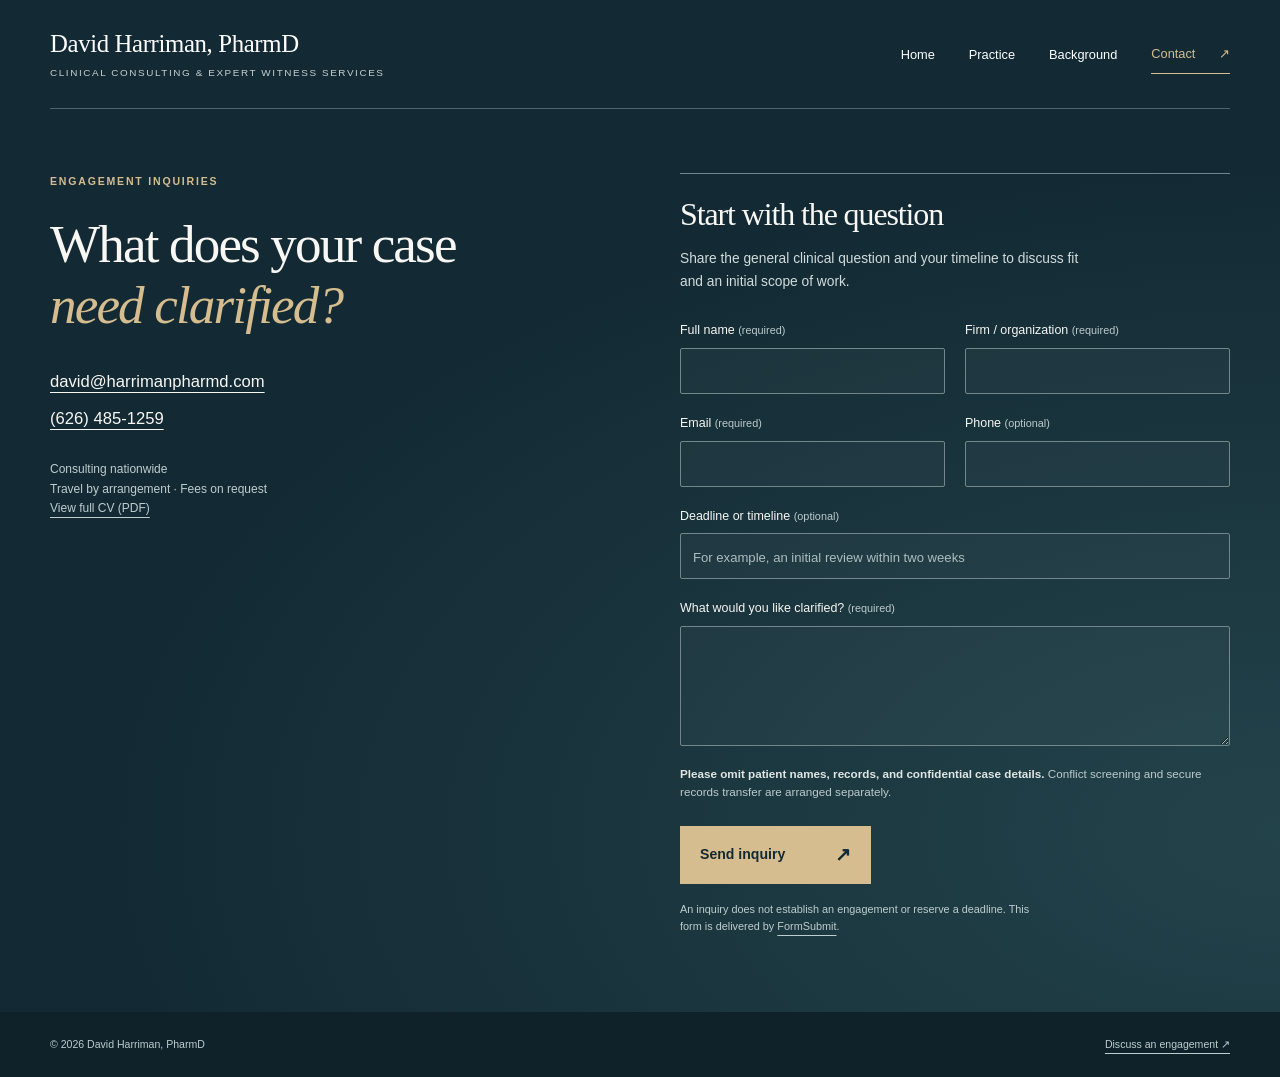
==== contact.html @ 47251e46 "Open Practice and Background as matching standalone pages" ====
<!DOCTYPE html>
<html lang="en">
<head>
<meta charset="utf-8">
<meta name="viewport" content="width=device-width, initial-scale=1">
<title>David Harriman, PharmD | Contact | Engagement Inquiries</title>
<meta name="description" content="Discuss a pharmacist consulting engagement, clinical questions, scope, and deadlines with David Harriman. Consulting nationwide.">
<meta name="theme-color" content="#132e39">
<link rel="canonical" href="https://harrimanpharmd.com/contact.html">
<link rel="stylesheet" href="styles.css?v=55a1c35e2c81">

<link rel="stylesheet" href="contact.css?v=1">
</head>
<body class="contact-page"><a class="skip" href="#main">Skip to content</a><header class="top"><div class="wrap"><a class="brand" href="/" aria-label="David Harriman, PharmD home"><strong>David Harriman<span class="degree">, PharmD</span></strong><span>Clinical consulting &amp; expert witness services</span></a><nav aria-label="Main navigation"><a href="/">Home</a><a href="practice.html">Practice</a><a href="experience.html">Background</a><a class="nav-contact" aria-current="page" href="contact.html">Contact <span aria-hidden="true">↗</span></a></nav></div></header><main id="main" tabindex="-1"><section class="section contact" id="contact" aria-labelledby="contact-title"><div class="wrap contact-grid"><div><p class="eyebrow">Engagement inquiries</p><h1 id="contact-title">What does your case<br><em>need clarified?</em></h1><p class="contact-address"><a href="mailto:david@harrimanpharmd.com?subject=Attorney%20consulting%20inquiry">david@harrimanpharmd.com</a><br><a href="tel:+16264851259">(626) 485-1259</a></p><p class="small">Consulting nationwide<br>Travel by arrangement · Fees on request<br><a href="David_Harriman_CV.pdf">View full CV (PDF)</a></p></div><div class="inquiry">
<h2 class="inquiry-title">Start with the question</h2>
<p class="form-intro">Share the general clinical question and your timeline to discuss fit and an initial scope of work.</p>
<form action="https://formsubmit.co/david@harrimanpharmd.com" method="POST" aria-label="Engagement inquiry">
<input type="hidden" name="_subject" value="New engagement inquiry | harrimanpharmd.com">
<input type="hidden" name="_next" value="https://harrimanpharmd.com/inquiry-received.html">
<input type="hidden" name="_template" value="table">
<div class="form-fields">
<div class="field"><label for="name">Full name <span>(required)</span></label><input id="name" name="name" autocomplete="name" maxlength="150" required></div>
<div class="field"><label for="firm">Firm / organization <span>(required)</span></label><input id="firm" name="firm" autocomplete="organization" maxlength="200" required></div>
<div class="field"><label for="email">Email <span>(required)</span></label><input id="email" name="email" type="email" autocomplete="email" maxlength="254" required></div>
<div class="field"><label for="phone">Phone <span>(optional)</span></label><input id="phone" name="phone" type="tel" autocomplete="tel" maxlength="50"></div>
<div class="field full"><label for="deadline">Deadline or timeline <span>(optional)</span></label><input id="deadline" name="deadline" placeholder="For example, an initial review within two weeks" maxlength="200"></div>
<div class="field full"><label for="question">What would you like clarified? <span>(required)</span></label><textarea id="question" name="question" rows="4" maxlength="3000" aria-describedby="privacy-note" required></textarea></div>
</div>
<p id="privacy-note" class="form-note"><strong>Please omit patient names, records, and confidential case details.</strong> Conflict screening and secure records transfer are arranged separately.</p>
<button class="submit-inquiry" type="submit">Send inquiry <span aria-hidden="true">↗</span></button>
<p class="small form-disclosure">An inquiry does not establish an engagement or reserve a deadline. This form is delivered by <a href="https://formsubmit.co/privacy.pdf" target="_blank" rel="noopener">FormSubmit</a>.</p>
</form>
</div></div></section></main><footer><div class="wrap footer-grid"><p>&copy; 2026 David Harriman, PharmD</p><p><a href="contact.html">Discuss an engagement ↗</a></p></div></footer></body></html>
---- styles.css ----
:root{--ink:#172c34;--muted:#53656b;--paper:#f8f7f3;--navy:#132a34;--line:#ccd3d0;--gold:#d5bd8f}*{box-sizing:border-box}html{scroll-padding-top:25px}body{margin:0;background:var(--paper);color:var(--ink);font:16px/1.65 -apple-system,BlinkMacSystemFont,"Segoe UI",Arial,sans-serif}h1,h2,h3,p{margin:0}h1,h2,h3{font-family:Georgia,"Times New Roman",serif;font-weight:400;line-height:1.12}h1{font-size:clamp(3.4rem,6.2vw,5.8rem);letter-spacing:-.045em}h2{font-size:clamp(2.2rem,3.9vw,3.6rem);letter-spacing:-.035em}h3{font-size:1.6rem;letter-spacing:-.02em}em{font-weight:400}a{color:inherit;text-underline-offset:5px}a:hover{text-decoration-thickness:2px}a:focus-visible,summary:focus-visible,main:focus-visible{outline:3px solid #9b773d;outline-offset:5px}.hero a:focus-visible,.contact a:focus-visible{outline-color:var(--gold)}.wrap{width:min(1180px,100% - 96px);margin:auto}.skip{position:absolute;top:-100px;left:20px;z-index:5;background:white;padding:12px}.skip:focus{top:12px}.top{background:var(--navy);color:#fff}.top .wrap{display:flex;justify-content:space-between;align-items:center;padding-block:28px;border-bottom:1px solid #50626a;gap:30px}.brand{text-decoration:none;line-height:1.3}.brand strong{display:block;font-family:Georgia,serif;font-size:1.55rem;font-weight:400;letter-spacing:-.015em}.brand strong .degree{display:inline;font:inherit;letter-spacing:inherit;text-transform:none;color:inherit}.brand span{display:block;font-size:.62rem;letter-spacing:.16em;text-transform:uppercase;color:#c6d0d0;margin-top:7px}nav{display:flex;align-items:center;gap:34px}nav a{font-size:.8rem;text-decoration:none;padding:9px 0}nav a:hover{text-decoration:underline}.nav-contact{border-bottom:1px solid var(--gold)}.nav-contact span{margin-left:20px;color:var(--gold)}.hero{background:var(--navy);color:#f8f7f3;padding-top:54px}.eyebrow{font-size:.66rem;text-transform:uppercase;letter-spacing:.17em;font-weight:600;color:var(--muted);margin-bottom:23px}.hero .eyebrow{color:var(--gold)}.hero-grid{display:grid;grid-template-columns:1.4fr 1fr;gap:75px;align-items:center;padding:20px 0 70px}.hero h1 em{color:var(--gold)}.hero-aside{border-left:1px solid #687b82;padding-left:30px;margin-top:24px}.lead{font-size:1.12rem;line-height:1.7;max-width:34ch}.hero-note{color:#becdce;font-size:.86rem;margin-top:20px;max-width:30ch}.hero-link{font-size:.82rem;display:inline-flex;justify-content:space-between;gap:30px;margin-top:28px;padding-bottom:9px;border-bottom:1px solid #87989a;text-decoration:none}.hero-link span{color:var(--gold)}.hero-foot{display:flex;gap:40px;border-top:1px solid #50626a;padding-block:18px;font-size:.7rem;letter-spacing:.03em;color:#becdce}.hero-foot span:last-child{margin-left:auto}.section{padding-block:75px;border-bottom:1px solid var(--line)}.service-layout>div:first-child{display:flex;justify-content:space-between;align-items:start;gap:50px;margin-bottom:48px}.service-layout>div:first-child h2{font-size:2.5rem;max-width:22ch}.service-layout>div:first-child .eyebrow{padding-top:10px;white-space:nowrap}.service-list{list-style:none;padding:0;margin:0;display:grid;grid-template-columns:repeat(3,1fr);gap:38px}.service-list li{border-top:1px solid #879891;padding-top:22px}.index{display:block;color:var(--muted);font-size:.69rem;margin-bottom:22px}.service-list h3{max-width:15ch}.service-list p{font-size:.9rem;color:var(--muted);margin-top:18px}.matter-line{font-size:.77rem;color:var(--muted);border-top:1px solid var(--line);padding-top:22px;margin-top:34px;max-width:105ch}.background{background:#e9ede9}.principal-grid{display:grid;grid-template-columns:.86fr 1.14fr;gap:95px;align-items:center}.principal-photo{margin:0}.portrait-frame{width:100%;aspect-ratio:4/4.7;overflow:hidden}.portrait{display:block;width:100%;height:100%;object-fit:cover;object-position:37% 50%}.principal-photo figcaption{display:flex;justify-content:space-between;gap:20px;font-size:.72rem;border-bottom:1px solid #aab9b1;padding:15px 0}.principal-photo figcaption span{color:var(--muted)}.principal-copy .eyebrow{margin-bottom:18px}.bio-intro{margin-top:25px;font-size:1.03rem;max-width:46ch}.bio-body{margin-top:16px;font-size:.88rem;color:var(--muted);max-width:52ch}.expertise-lines{margin-top:25px;border-top:1px solid #b8c5bd}.expertise-lines p{padding:10px 0;border-bottom:1px solid #b8c5bd;font-size:.8rem}.bio-detail{margin-top:20px}.bio-detail summary{display:flex;justify-content:space-between;gap:15px;cursor:pointer;font-size:.78rem;padding-block:8px;list-style:none}.bio-detail summary::-webkit-details-marker{display:none}.bio-detail[open] summary span{transform:rotate(45deg)}.bio-details p{font-size:.82rem;margin-top:14px;color:var(--muted)}.cv-link{display:inline-flex;gap:28px;font-size:.77rem;margin-top:20px}.contact{background:var(--navy);color:var(--paper);border:0}.contact-grid{display:grid;grid-template-columns:1fr 1fr;gap:100px}.contact .eyebrow{color:var(--gold)}.contact h2{font-size:3.8rem}.contact h2 em{color:var(--gold)}.contact-address{margin-top:26px;font-size:1.04rem;overflow-wrap:anywhere}.contact-address a{display:inline-block;padding-block:5px}.small{font-size:.75rem;color:#becdce;margin-top:22px}.inquiry{border-top:1px solid #71858b;padding-top:25px;align-self:center}.inquiry h3{font-size:1.5rem}.inquiry p{color:#d2dcdb;font-size:.86rem;margin-top:18px}.inquiry .small{font-size:.74rem;color:#becdce}footer{background:#0f222a;color:#becdce}.footer-grid{display:flex;justify-content:space-between;gap:20px;padding-block:24px;font-size:.66rem}
@media(max-width:950px){.wrap{width:calc(100% - 56px)}.hero-grid{gap:35px;grid-template-columns:1.4fr 1fr}.hero-aside{padding-left:22px}.lead{font-size:1rem}.principal-grid{gap:45px}.service-list{gap:25px}.contact-grid{gap:45px}.section{padding-block:55px}}
@media(max-width:650px){.wrap{width:calc(100% - 40px)}.top .wrap{flex-direction:column;align-items:flex-start;padding-block:21px;gap:18px}.brand strong{font-size:1.3rem}.brand span{font-size:.55rem}nav{width:100%;justify-content:space-between;gap:20px}nav a{font-size:.76rem}.nav-contact span{margin-left:12px}.hero{padding-top:33px}.hero .eyebrow{font-size:.59rem;max-width:34ch}.hero-grid{grid-template-columns:1fr;gap:30px;padding-bottom:35px}h1{font-size:clamp(2.9rem,10.9vw,4.3rem)}.hero-aside{border-left:0;border-top:1px solid #687b82;padding:23px 0 0;margin:0}.lead{max-width:40ch}.hero-note{max-width:40ch;margin-top:12px}.hero-link{margin-top:20px}.hero-foot{flex-wrap:wrap;gap:7px 20px;font-size:.65rem}.hero-foot span:last-child{margin-left:0;width:100%}.section{padding-block:42px}.service-layout>div:first-child{display:block;margin-bottom:30px}.service-layout>div:first-child h2{font-size:2.1rem}.service-layout>div:first-child .eyebrow{padding:0;margin-bottom:16px}.service-list{grid-template-columns:1fr;gap:25px}.service-list li{display:grid;grid-template-columns:25px 1fr;gap:15px;padding-top:19px}.service-list h3{max-width:none;font-size:1.5rem}.service-list p{margin-top:12px}.index{padding-top:6px;margin:0}.principal-grid{grid-template-columns:1fr;gap:32px}.principal-photo{width:min(100%,340px);margin:auto}.principal-copy h2{font-size:2.7rem}.contact-grid{grid-template-columns:1fr;gap:35px}.contact h2{font-size:3rem}.inquiry{padding-top:22px}.footer-grid{flex-direction:column;gap:7px}.matter-line{font-size:.74rem}.principal-photo figcaption{font-size:.69rem}}
@media(prefers-reduced-motion:no-preference){html{scroll-behavior:smooth}}
@media print{.top,.skip,.hero-link{display:none}.wrap{width:100%}.hero,.contact,footer{background:white;color:#172c34}.hero .eyebrow,.hero h1 em,.hero-note,.hero-foot,.contact .eyebrow,.contact h2 em,.inquiry p,.small{color:#53656b}.hero{padding:10px 0}.hero-grid,.section{padding-block:20px}.hero-grid{gap:30px}h1{font-size:3rem}.background{background:white}.principal-grid{grid-template-columns:180px 1fr;gap:30px}.service-list li{break-inside:avoid}}
.perspectives{margin-top:25px;border-top:1px solid #b8c5bd}.perspectives>div{display:grid;grid-template-columns:110px 1fr;gap:20px;padding:15px 0;border-bottom:1px solid #b8c5bd}.perspectives h3{font-family:inherit;font-weight:600;font-size:.77rem;line-height:1.5}.perspectives p{font-size:.8rem;line-height:1.65;color:var(--muted)}.principal-grid{align-items:start}.principal-copy .bio-intro{font-size:1.02rem}.contact h2{font-size:clamp(2.4rem,3.9vw,3.5rem)}.service-layout>div:first-child h2{max-width:25ch;font-size:2.25rem}.hero h1{font-size:clamp(3.4rem,6.1vw,5.6rem)}
@media(max-width:650px){.hero h1{font-size:clamp(2.7rem,10.3vw,4rem)}.hero-grid{gap:25px;padding-block:8px 34px}.perspectives>div{grid-template-columns:1fr;gap:7px}.service-layout>div:first-child h2{font-size:1.95rem}.brand strong{font-size:1.3rem}.brand>span{font-size:.53rem}}

/* Quiet visual structure; all content remains visible without JavaScript. */
.hero{position:relative;isolation:isolate;overflow:hidden;background:radial-gradient(ellipse at 92% 15%,#25454d 0,transparent 58%),var(--navy)}
.hero>.wrap{position:relative;z-index:1}.hero-art{position:absolute;right:-80px;top:-90px;width:650px;height:650px;opacity:.16;pointer-events:none;color:var(--gold);transform:rotate(-12deg)}
.hero-art path{fill:none;stroke:currentColor;stroke-width:1}.hero-art circle{fill:var(--gold)}
.hero h1 em{position:relative;display:inline-block}.hero h1 em:after{content:"";position:absolute;left:0;right:0;bottom:-9px;height:1px;background:linear-gradient(90deg,var(--gold),transparent);transform-origin:left}
.service-art{display:block;width:100%;height:100px;margin:0 0 27px;color:#7b8f88;background:linear-gradient(135deg,#edf0e9,#f8f7f3);border-radius:2px}
.service-art path,.service-art rect,.service-art circle{fill:none;stroke:currentColor;stroke-width:1.2;vector-effect:non-scaling-stroke}.service-art .accent{stroke:#937440;stroke-width:1.8}.service-art .wash{fill:#d5bd8f;fill-opacity:.14;stroke:none}
.service-list li{position:relative}.service-list li:before{content:"";position:absolute;left:0;top:-1px;width:44px;height:2px;background:#937440;transform-origin:left}
.portrait-frame{box-shadow:18px 18px 0 #dce3dc;position:relative}.principal-photo{padding-right:10px}.principal-photo figcaption{margin-top:9px}.hero-link span,.cv-link span,.nav-contact span{display:inline-block}.contact{background:radial-gradient(ellipse at 100% 100%,#25454d,transparent 70%),var(--navy)}
@media(prefers-reduced-motion:no-preference){
.hero-art{animation:arrive-art 1.8s ease-out both,float-art 20s 1.8s ease-in-out infinite}.hero h1 em:after{animation:draw-rule 1.3s .2s ease-out both}
.hero-link span,.cv-link span,.nav-contact span{transition:transform .25s ease}.hero-link:hover span,.cv-link:hover span,.nav-contact:hover span{transform:translate(3px,-3px)}
.service-list li:before{transition:transform .35s ease}.service-list li:hover:before{transform:scaleX(2)}
@keyframes arrive-art{from{opacity:0;transform:translateX(20px) rotate(-10deg)}to{opacity:.16;transform:translateX(0) rotate(-12deg)}}
@keyframes float-art{0%,100%{transform:translate(0,0) rotate(-12deg)}33%{transform:translate(-18px,-14px) rotate(-9deg)}66%{transform:translate(8px,-24px) rotate(-14deg)}}
@keyframes draw-rule{from{transform:scaleX(0)}to{transform:scaleX(1)}}
}
@media(max-width:650px){.hero-art{width:430px;height:430px;right:-210px;top:-20px}.service-art{height:90px;margin-bottom:20px}.portrait-frame{box-shadow:10px 10px 0 #dce3dc}}
@media print{.hero-art,.service-art{display:none}.portrait-frame{box-shadow:none}.hero,.contact{background:white}}

.motion-toggle{font:inherit;color:inherit;background:none;border:0;padding:0;cursor:pointer;text-decoration:underline;text-underline-offset:4px}.motion-toggle:focus-visible{outline:2px solid var(--gold);outline-offset:5px}.hero-foot span:nth-child(2){margin-left:auto}.hero.motion-paused .hero-art{animation-play-state:paused}@media(max-width:650px){.hero-foot span:nth-child(2){margin-left:0}}@media(prefers-reduced-motion:reduce){.motion-toggle{display:none}}

body{min-height:100vh;display:flex;flex-direction:column}main{flex:1}nav a[aria-current="page"]{color:var(--gold);text-decoration:underline;text-underline-offset:8px}.home .hero{min-height:calc(100svh - 112px);display:flex;align-items:center}.home .hero>.wrap{width:min(1180px,100% - 96px)}.home .hero-grid{padding-block:45px 85px}.proof{display:grid;grid-template-columns:1fr 1.8fr auto;align-items:center;gap:45px;padding-block:38px}.proof .eyebrow{margin:0}.proof p:not(.eyebrow){font-size:.95rem;max-width:60ch}.proof a{font-size:.8rem;white-space:nowrap}.page-heading{padding-block:55px 45px;border-bottom:1px solid var(--line)}.page-heading h1{font-size:clamp(2.7rem,5vw,4.5rem)}.page-heading p:last-child{margin-top:20px;max-width:60ch;color:var(--muted)}.page-cta{display:flex;justify-content:space-between;align-items:center;gap:30px;padding-block:38px}.page-cta p{font-size:1.1rem}.page-cta a{font-size:.9rem}.contact-page{background:var(--navy)}.contact-page main{display:flex;align-items:center}.contact-page .contact{width:100%;min-height:65vh;display:flex;align-items:center}.contact-page h1{font-size:clamp(2.6rem,4.6vw,4.2rem)}.contact-page h1 em{color:var(--gold)}.experience-page .principal-copy h2{font-size:clamp(2rem,3.2vw,3rem)}.footer-grid a{color:inherit}
@media(max-width:950px){.home .hero>.wrap{width:calc(100% - 56px)}.proof{gap:25px;grid-template-columns:1fr 2fr}.proof a{grid-column:2}.home .hero-grid{padding-block:25px 55px}}
@media(max-width:650px){.home .hero{min-height:0}.home .hero>.wrap{width:calc(100% - 40px)}.home .hero-grid{padding-block:8px 34px}.proof{display:block;padding-block:30px}.proof p:not(.eyebrow){margin-top:14px}.proof a{display:inline-block;margin-top:18px}.page-heading{padding-block:35px}.page-cta{display:block}.page-cta a{display:inline-block;margin-top:15px}.contact-page main{display:block}.contact-page .contact{min-height:0}nav{gap:14px}nav a{font-size:.72rem}.nav-contact span{margin-left:5px}}
@media print{.page-cta{display:none}.home .hero{min-height:0}.contact-page{background:white}.contact-page h1 em{color:var(--ink)}}

.contact .inquiry-title{font-size:1.5rem}

/* Fit the complete desktop home to the viewport without clipping content. */
@media screen and (min-width:1000px){
.home{height:100svh;min-height:640px}
.home .top .wrap{padding-block:20px}
.home main{display:flex;flex-direction:column;min-height:0;flex:1 0 auto}
.home .hero{min-height:0;flex:1;padding-top:18px}
.home .hero>.wrap{display:flex;flex-direction:column;align-self:stretch}
.home .hero .eyebrow{margin-bottom:12px}
.home .hero-grid{flex:1;padding-block:16px 24px;gap:60px}
.home .hero h1{font-size:clamp(3.3rem,min(6.1vw,9svh),5.6rem)}
.home .hero-aside{margin-top:0}
.home .lead{font-size:1rem;line-height:1.6}
.home .hero-note{margin-top:14px}
.home .hero-link{margin-top:18px}
.home .hero-foot{padding-block:14px}
.home .proof{padding-block:18px;gap:30px}
.home .proof p:not(.eyebrow){font-size:.83rem}
.home .footer-grid{padding-block:14px}
}

/* Scrolling home: a generous opening followed by selected experience and inquiry. */
.home.home-scroll{height:auto;min-height:100svh}
.home-scroll main{display:block;flex:1}
.home-scroll .hero{min-height:0;display:block;padding-top:48px}
.home-scroll .hero>.wrap{display:block}
.home-scroll .hero-grid{padding-block:28px 66px}
.home-scroll .hero h1{font-size:clamp(3.4rem,6.1vw,5.6rem)}
.home-scroll .hero .eyebrow{margin-bottom:23px}
.home-scroll .lead{font-size:1.12rem;line-height:1.7}
.home-scroll .hero-aside{margin-top:24px}
.home-scroll .hero-foot{padding-block:18px}
.home-experience .principal-grid{align-items:center}
.home-experience h2{font-size:clamp(2.1rem,3.5vw,3.25rem)}
.home-inquiry .inquiry{border:0;padding:0}
.home-inquiry .inquiry>p:first-child{margin-top:0}
@media(max-width:650px){.home-scroll .hero{padding-top:33px}.home-scroll .hero-grid{padding-block:8px 34px}.home-scroll .hero h1{font-size:clamp(2.7rem,10.3vw,4rem)}.home-scroll .lead{font-size:1rem}.home-scroll .hero-aside{margin-top:0}.home-experience .principal-grid{gap:32px}}
---- contact.css ----
/* Dedicated inquiry page, matching the main site's navy and gold palette. */
.contact-page{min-height:100svh;display:flex;flex-direction:column;background:var(--navy)}
.contact-page main{flex:1}
.contact-page .contact{background:radial-gradient(ellipse at 100% 80%,#23434b 0,transparent 65%),var(--navy);padding-block:64px 76px}
.contact-page .contact-grid{grid-template-columns:1fr 1fr;gap:80px;align-items:start}
.contact-page .contact h1{font-size:clamp(2.8rem,4.15vw,4rem);line-height:1.16;letter-spacing:-.035em}
.contact-page .contact h1 em{color:var(--gold)}
.contact-page .inquiry{align-self:start;padding-top:23px}
.contact-page .inquiry-title{font-size:2rem}
.contact-page .form-intro{margin-top:15px;max-width:55ch}
.form-fields{display:grid;grid-template-columns:1fr 1fr;gap:19px 20px;margin-top:27px}
.field{min-width:0}.field.full{grid-column:1/-1}
.field label{display:block;font-size:.78rem;color:var(--paper);margin-bottom:7px}
.field label span{color:#bdcbcd;font-size:.68rem}
.field input,.field textarea{display:block;width:100%;border:1px solid #71878b;border-radius:2px;background:#ffffff08;color:var(--paper);font:inherit;font-size:1rem;padding:10px 12px;line-height:1.45}
.field input{min-height:46px}.field textarea{resize:vertical;min-height:120px}
.field input::placeholder{color:#adbdc0;font-size:.82rem}
.field input:focus-visible,.field textarea:focus-visible,.submit-inquiry:focus-visible{outline:2px solid var(--gold);outline-offset:3px}
.inquiry .form-note{font-size:.73rem;line-height:1.6;margin-top:19px;color:#bdcbcd}
.form-note strong{font-weight:600;color:#e0e6e3}
.submit-inquiry{display:flex;align-items:center;justify-content:space-between;gap:50px;background:var(--gold);border:1px solid var(--gold);color:var(--navy);font:inherit;font-size:.88rem;font-weight:600;padding:12px 19px;margin-top:24px;cursor:pointer;transition:background .2s}
.submit-inquiry:hover{background:#e4cfa8}.submit-inquiry span{font-size:1.2rem}
.inquiry .form-disclosure{font-size:.68rem;line-height:1.6;max-width:60ch;margin-top:17px}
.receipt{max-width:650px;padding-block:80px 120px}.receipt h1{font-size:clamp(3rem,5vw,4rem)}.receipt p{color:#c6d4d4;margin-top:24px}.receipt .eyebrow{color:var(--gold)}.receipt a{color:var(--paper)}
@media(max-width:950px){.contact-page .contact-grid{gap:40px}.contact-page .contact{padding-block:48px}}
@media(max-width:700px){.contact-page .contact-grid{grid-template-columns:1fr;gap:42px}.contact-page .contact h1{font-size:clamp(2.65rem,8vw,3.7rem)}.contact-page .contact{padding-block:38px 50px}.contact-page .contact-address{font-size:1rem}}
@media(max-width:420px){.form-fields{grid-template-columns:1fr}.submit-inquiry{width:100%}}
@media(prefers-reduced-motion:reduce){.submit-inquiry{transition:none}}

.contact-page nav .nav-contact[aria-current="page"]{text-decoration:none}
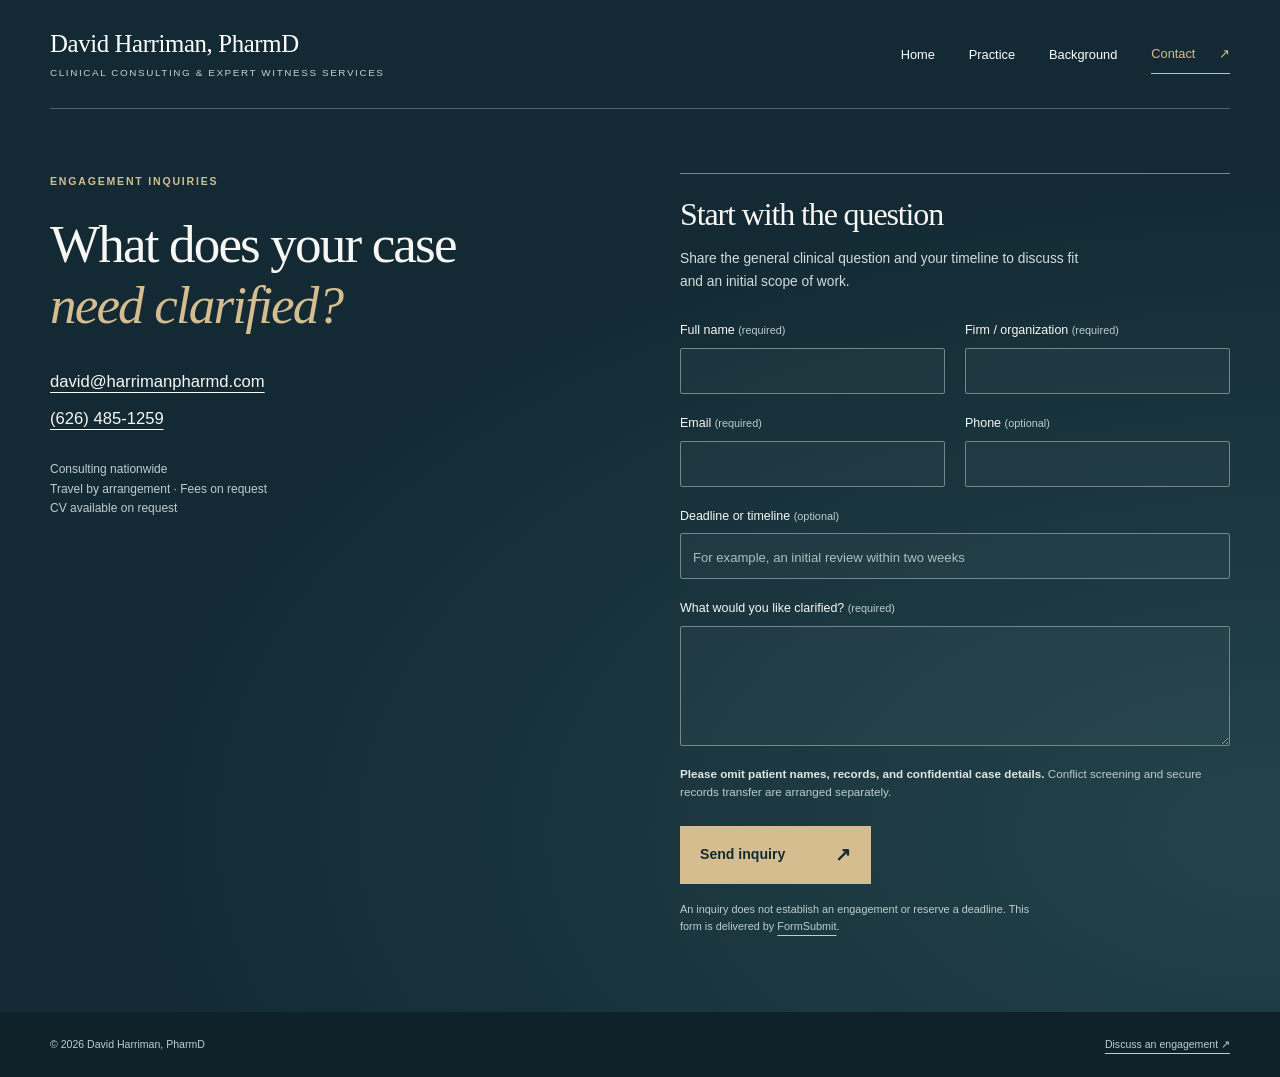
==== commit ea9d5a37: "Remove public CV download and route requests to contact" ====
--- a/contact.html
+++ b/contact.html
@@ -11,7 +11,7 @@
 
 <link rel="stylesheet" href="contact.css?v=1">
 </head>
-<body class="contact-page"><a class="skip" href="#main">Skip to content</a><header class="top"><div class="wrap"><a class="brand" href="/" aria-label="David Harriman, PharmD home"><strong>David Harriman<span class="degree">, PharmD</span></strong><span>Clinical consulting &amp; expert witness services</span></a><nav aria-label="Main navigation"><a href="/">Home</a><a href="practice.html">Practice</a><a href="experience.html">Background</a><a class="nav-contact" aria-current="page" href="contact.html">Contact <span aria-hidden="true">↗</span></a></nav></div></header><main id="main" tabindex="-1"><section class="section contact" id="contact" aria-labelledby="contact-title"><div class="wrap contact-grid"><div><p class="eyebrow">Engagement inquiries</p><h1 id="contact-title">What does your case<br><em>need clarified?</em></h1><p class="contact-address"><a href="mailto:david@harrimanpharmd.com?subject=Attorney%20consulting%20inquiry">david@harrimanpharmd.com</a><br><a href="tel:+16264851259">(626) 485-1259</a></p><p class="small">Consulting nationwide<br>Travel by arrangement · Fees on request<br><a href="David_Harriman_CV.pdf">View full CV (PDF)</a></p></div><div class="inquiry">
+<body class="contact-page"><a class="skip" href="#main">Skip to content</a><header class="top"><div class="wrap"><a class="brand" href="/" aria-label="David Harriman, PharmD home"><strong>David Harriman<span class="degree">, PharmD</span></strong><span>Clinical consulting &amp; expert witness services</span></a><nav aria-label="Main navigation"><a href="/">Home</a><a href="practice.html">Practice</a><a href="experience.html">Background</a><a class="nav-contact" aria-current="page" href="contact.html">Contact <span aria-hidden="true">↗</span></a></nav></div></header><main id="main" tabindex="-1"><section class="section contact" id="contact" aria-labelledby="contact-title"><div class="wrap contact-grid"><div><p class="eyebrow">Engagement inquiries</p><h1 id="contact-title">What does your case<br><em>need clarified?</em></h1><p class="contact-address"><a href="mailto:david@harrimanpharmd.com?subject=Attorney%20consulting%20inquiry">david@harrimanpharmd.com</a><br><a href="tel:+16264851259">(626) 485-1259</a></p><p class="small">Consulting nationwide<br>Travel by arrangement · Fees on request<br>CV available on request</p></div><div class="inquiry">
 <h2 class="inquiry-title">Start with the question</h2>
 <p class="form-intro">Share the general clinical question and your timeline to discuss fit and an initial scope of work.</p>
 <form action="https://formsubmit.co/david@harrimanpharmd.com" method="POST" aria-label="Engagement inquiry">
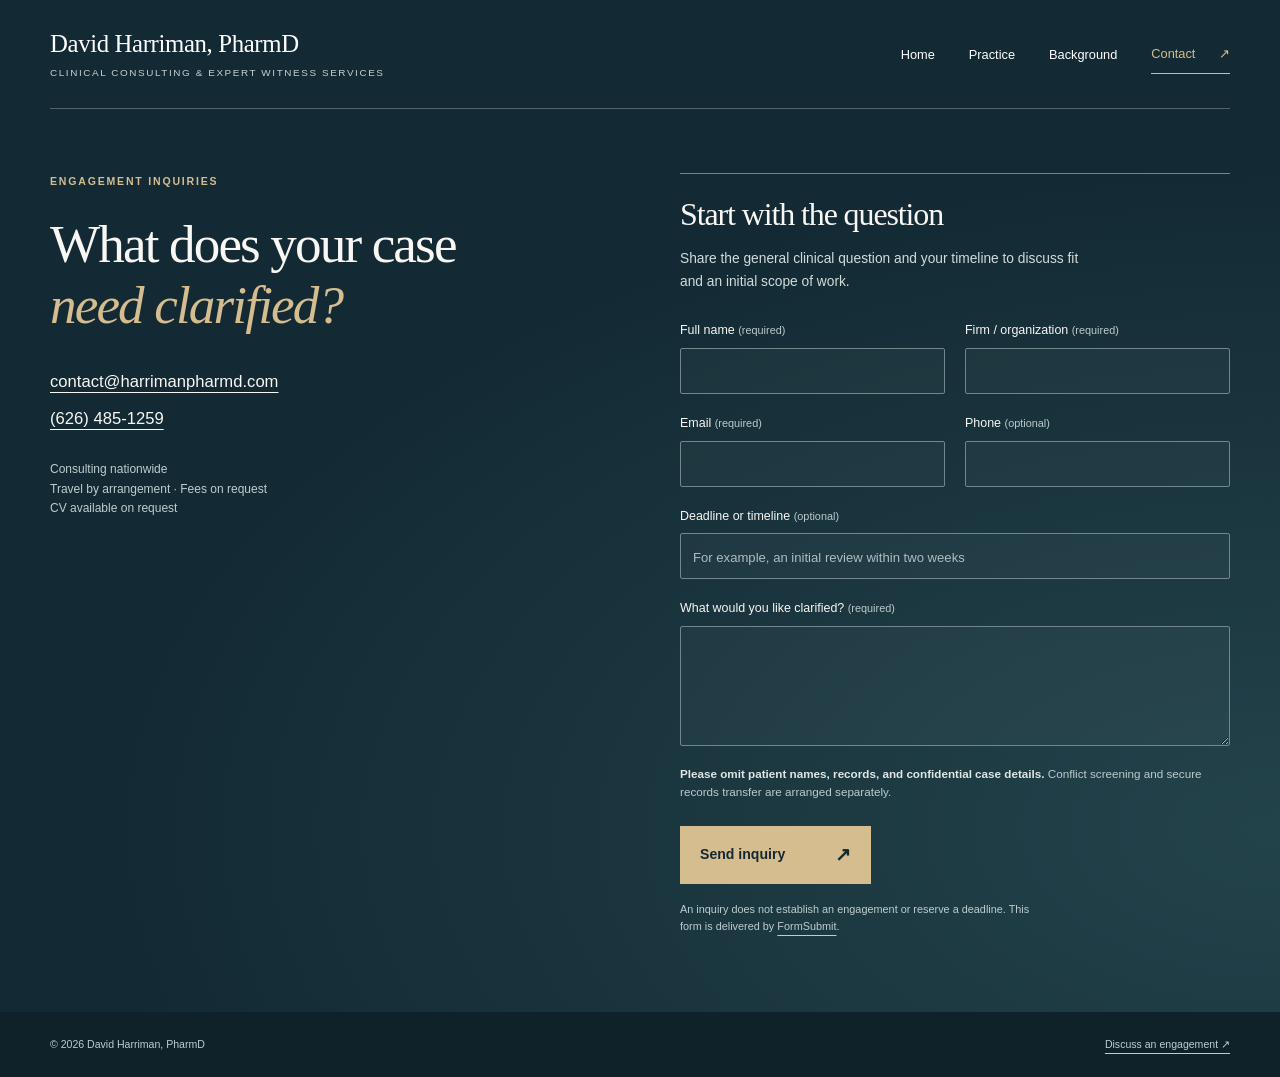
==== commit ac9d56ef: "Use verified contact alias for public inquiries" ====
--- a/contact.html
+++ b/contact.html
@@ -11,10 +11,10 @@
 
 <link rel="stylesheet" href="contact.css?v=1">
 </head>
-<body class="contact-page"><a class="skip" href="#main">Skip to content</a><header class="top"><div class="wrap"><a class="brand" href="/" aria-label="David Harriman, PharmD home"><strong>David Harriman<span class="degree">, PharmD</span></strong><span>Clinical consulting &amp; expert witness services</span></a><nav aria-label="Main navigation"><a href="/">Home</a><a href="practice.html">Practice</a><a href="experience.html">Background</a><a class="nav-contact" aria-current="page" href="contact.html">Contact <span aria-hidden="true">↗</span></a></nav></div></header><main id="main" tabindex="-1"><section class="section contact" id="contact" aria-labelledby="contact-title"><div class="wrap contact-grid"><div><p class="eyebrow">Engagement inquiries</p><h1 id="contact-title">What does your case<br><em>need clarified?</em></h1><p class="contact-address"><a href="mailto:david@harrimanpharmd.com?subject=Attorney%20consulting%20inquiry">david@harrimanpharmd.com</a><br><a href="tel:+16264851259">(626) 485-1259</a></p><p class="small">Consulting nationwide<br>Travel by arrangement · Fees on request<br>CV available on request</p></div><div class="inquiry">
+<body class="contact-page"><a class="skip" href="#main">Skip to content</a><header class="top"><div class="wrap"><a class="brand" href="/" aria-label="David Harriman, PharmD home"><strong>David Harriman<span class="degree">, PharmD</span></strong><span>Clinical consulting &amp; expert witness services</span></a><nav aria-label="Main navigation"><a href="/">Home</a><a href="practice.html">Practice</a><a href="experience.html">Background</a><a class="nav-contact" aria-current="page" href="contact.html">Contact <span aria-hidden="true">↗</span></a></nav></div></header><main id="main" tabindex="-1"><section class="section contact" id="contact" aria-labelledby="contact-title"><div class="wrap contact-grid"><div><p class="eyebrow">Engagement inquiries</p><h1 id="contact-title">What does your case<br><em>need clarified?</em></h1><p class="contact-address"><a href="mailto:contact@harrimanpharmd.com?subject=Attorney%20consulting%20inquiry">contact@harrimanpharmd.com</a><br><a href="tel:+16264851259">(626) 485-1259</a></p><p class="small">Consulting nationwide<br>Travel by arrangement · Fees on request<br>CV available on request</p></div><div class="inquiry">
 <h2 class="inquiry-title">Start with the question</h2>
 <p class="form-intro">Share the general clinical question and your timeline to discuss fit and an initial scope of work.</p>
-<form action="https://formsubmit.co/david@harrimanpharmd.com" method="POST" aria-label="Engagement inquiry">
+<form action="https://formsubmit.co/contact@harrimanpharmd.com" method="POST" aria-label="Engagement inquiry">
 <input type="hidden" name="_subject" value="New engagement inquiry | harrimanpharmd.com">
 <input type="hidden" name="_next" value="https://harrimanpharmd.com/inquiry-received.html">
 <input type="hidden" name="_template" value="table">
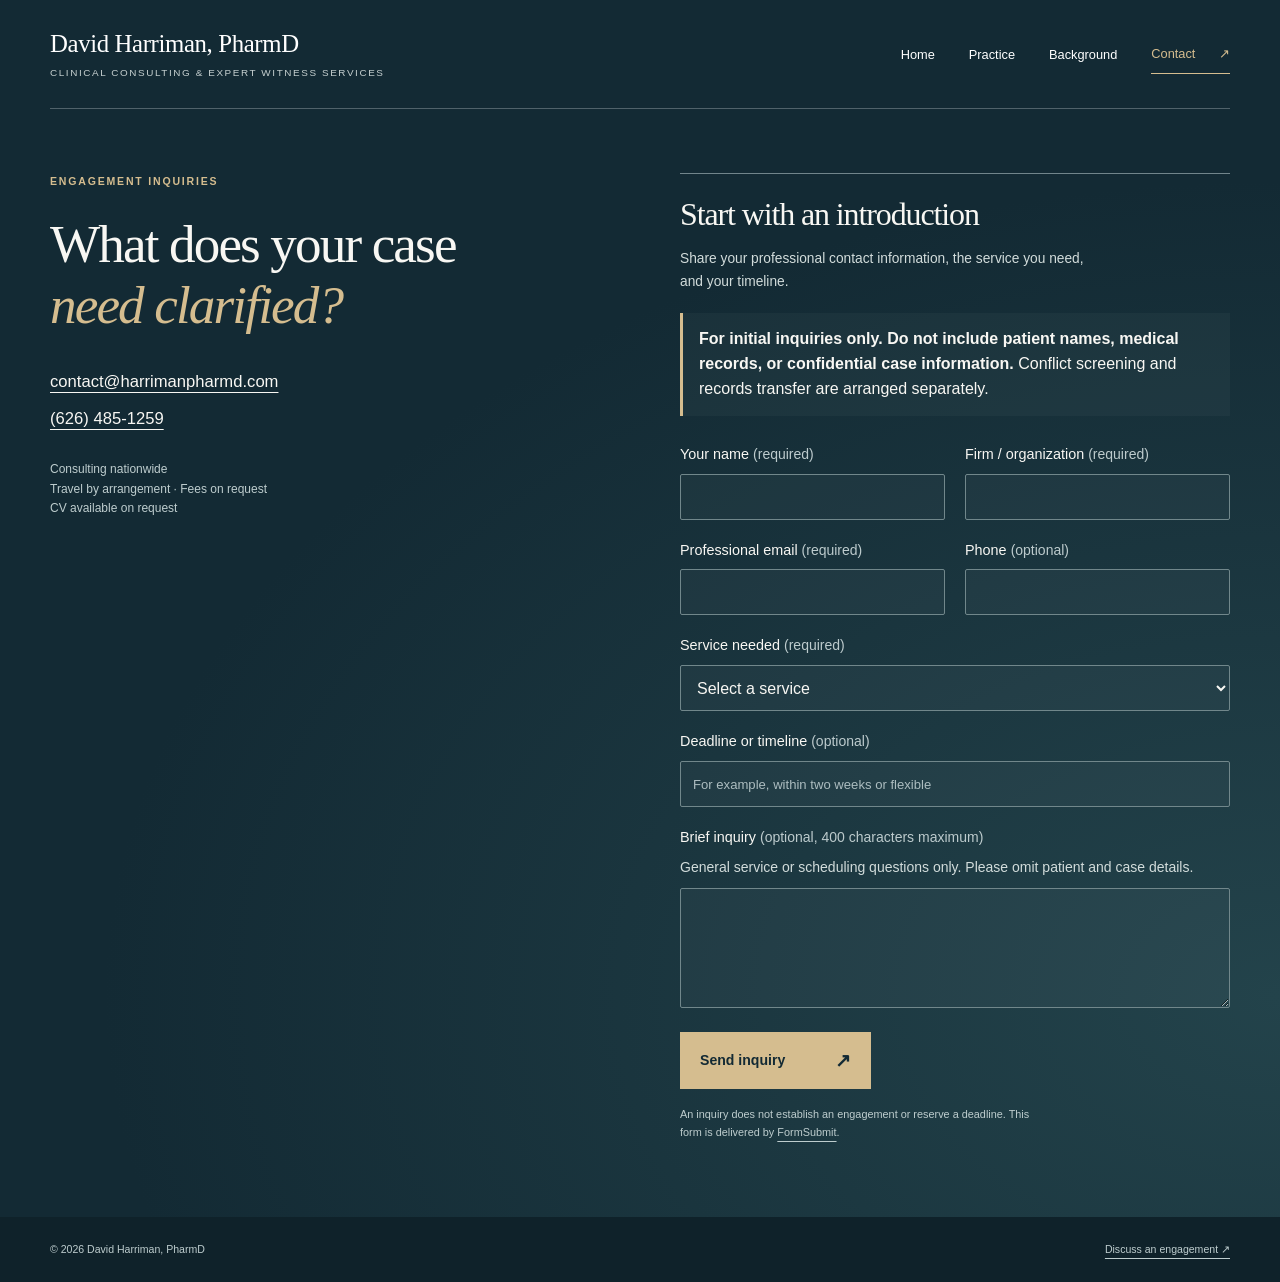
==== commit 85cdba9b: "Limit website inquiries to nonconfidential contact details" ====
--- a/contact.html
+++ b/contact.html
@@ -9,24 +9,25 @@
 <link rel="canonical" href="https://harrimanpharmd.com/contact.html">
 <link rel="stylesheet" href="styles.css?v=55a1c35e2c81">
 
-<link rel="stylesheet" href="contact.css?v=1">
+<link rel="stylesheet" href="contact.css?v=2">
 </head>
 <body class="contact-page"><a class="skip" href="#main">Skip to content</a><header class="top"><div class="wrap"><a class="brand" href="/" aria-label="David Harriman, PharmD home"><strong>David Harriman<span class="degree">, PharmD</span></strong><span>Clinical consulting &amp; expert witness services</span></a><nav aria-label="Main navigation"><a href="/">Home</a><a href="practice.html">Practice</a><a href="experience.html">Background</a><a class="nav-contact" aria-current="page" href="contact.html">Contact <span aria-hidden="true">↗</span></a></nav></div></header><main id="main" tabindex="-1"><section class="section contact" id="contact" aria-labelledby="contact-title"><div class="wrap contact-grid"><div><p class="eyebrow">Engagement inquiries</p><h1 id="contact-title">What does your case<br><em>need clarified?</em></h1><p class="contact-address"><a href="mailto:contact@harrimanpharmd.com?subject=Attorney%20consulting%20inquiry">contact@harrimanpharmd.com</a><br><a href="tel:+16264851259">(626) 485-1259</a></p><p class="small">Consulting nationwide<br>Travel by arrangement · Fees on request<br>CV available on request</p></div><div class="inquiry">
-<h2 class="inquiry-title">Start with the question</h2>
-<p class="form-intro">Share the general clinical question and your timeline to discuss fit and an initial scope of work.</p>
-<form action="https://formsubmit.co/contact@harrimanpharmd.com" method="POST" aria-label="Engagement inquiry">
+<h2 class="inquiry-title">Start with an introduction</h2>
+<p class="form-intro">Share your professional contact information, the service you need, and your timeline.</p>
+<p id="privacy-note" class="inquiry-privacy"><strong>For initial inquiries only. Do not include patient names, medical records, or confidential case information.</strong> Conflict screening and records transfer are arranged separately.</p>
+<form action="https://formsubmit.co/contact@harrimanpharmd.com" method="POST" aria-label="Engagement inquiry" aria-describedby="privacy-note">
 <input type="hidden" name="_subject" value="New engagement inquiry | harrimanpharmd.com">
 <input type="hidden" name="_next" value="https://harrimanpharmd.com/inquiry-received.html">
 <input type="hidden" name="_template" value="table">
 <div class="form-fields">
-<div class="field"><label for="name">Full name <span>(required)</span></label><input id="name" name="name" autocomplete="name" maxlength="150" required></div>
+<div class="field"><label for="name">Your name <span>(required)</span></label><input id="name" name="name" autocomplete="name" maxlength="150" required></div>
 <div class="field"><label for="firm">Firm / organization <span>(required)</span></label><input id="firm" name="firm" autocomplete="organization" maxlength="200" required></div>
-<div class="field"><label for="email">Email <span>(required)</span></label><input id="email" name="email" type="email" autocomplete="email" maxlength="254" required></div>
+<div class="field"><label for="email">Professional email <span>(required)</span></label><input id="email" name="email" type="email" autocomplete="email" maxlength="254" required></div>
 <div class="field"><label for="phone">Phone <span>(optional)</span></label><input id="phone" name="phone" type="tel" autocomplete="tel" maxlength="50"></div>
-<div class="field full"><label for="deadline">Deadline or timeline <span>(optional)</span></label><input id="deadline" name="deadline" placeholder="For example, an initial review within two weeks" maxlength="200"></div>
-<div class="field full"><label for="question">What would you like clarified? <span>(required)</span></label><textarea id="question" name="question" rows="4" maxlength="3000" aria-describedby="privacy-note" required></textarea></div>
+<div class="field full"><label for="service">Service needed <span>(required)</span></label><select id="service" name="service" required><option value="" disabled selected>Select a service</option><option value="Clinical case review">Clinical case review</option><option value="Hospital pharmacy systems review">Hospital pharmacy systems review</option><option value="Expert opinions and testimony">Expert opinions and testimony</option><option value="CV or fee schedule">CV or fee schedule</option><option value="General inquiry">General inquiry</option></select></div>
+<div class="field full"><label for="deadline">Deadline or timeline <span>(optional)</span></label><input id="deadline" name="deadline" placeholder="For example, within two weeks or flexible" maxlength="100" aria-describedby="privacy-note"></div>
+<div class="field full"><label for="inquiry">Brief inquiry <span>(optional, 400 characters maximum)</span></label><p id="inquiry-help" class="field-help">General service or scheduling questions only. Please omit patient and case details.</p><textarea id="inquiry" name="inquiry" rows="3" maxlength="400" aria-describedby="privacy-note inquiry-help"></textarea></div>
 </div>
-<p id="privacy-note" class="form-note"><strong>Please omit patient names, records, and confidential case details.</strong> Conflict screening and secure records transfer are arranged separately.</p>
 <button class="submit-inquiry" type="submit">Send inquiry <span aria-hidden="true">↗</span></button>
 <p class="small form-disclosure">An inquiry does not establish an engagement or reserve a deadline. This form is delivered by <a href="https://formsubmit.co/privacy.pdf" target="_blank" rel="noopener">FormSubmit</a>.</p>
 </form>
--- a/contact.css
+++ b/contact.css
@@ -10,12 +10,15 @@
 .contact-page .form-intro{margin-top:15px;max-width:55ch}
 .form-fields{display:grid;grid-template-columns:1fr 1fr;gap:19px 20px;margin-top:27px}
 .field{min-width:0}.field.full{grid-column:1/-1}
-.field label{display:block;font-size:.78rem;color:var(--paper);margin-bottom:7px}
-.field label span{color:#bdcbcd;font-size:.68rem}
-.field input,.field textarea{display:block;width:100%;border:1px solid #71878b;border-radius:2px;background:#ffffff08;color:var(--paper);font:inherit;font-size:1rem;padding:10px 12px;line-height:1.45}
+.field label{display:block;font-size:.9rem;color:var(--paper);margin-bottom:7px}
+.field label span{color:#bdcbcd;font-size:.875rem}
+.field input,.field textarea,.field select{display:block;width:100%;border:1px solid #71878b;border-radius:2px;background:#ffffff08;color:var(--paper);font:inherit;font-size:1rem;padding:10px 12px;line-height:1.45}
+.field select{min-height:46px;color-scheme:dark}.field select option{background:var(--navy);color:var(--paper)}
+.inquiry .inquiry-privacy{border-left:3px solid var(--gold);background:#ffffff08;padding:14px 16px;margin-top:20px;font-size:1rem;line-height:1.55;color:var(--paper)}
+.inquiry .field-help{font-size:.875rem;line-height:1.5;color:#d2dcdb;margin:0 0 10px}
 .field input{min-height:46px}.field textarea{resize:vertical;min-height:120px}
 .field input::placeholder{color:#adbdc0;font-size:.82rem}
-.field input:focus-visible,.field textarea:focus-visible,.submit-inquiry:focus-visible{outline:2px solid var(--gold);outline-offset:3px}
+.field input:focus-visible,.field textarea:focus-visible,.field select:focus-visible,.submit-inquiry:focus-visible{outline:2px solid var(--gold);outline-offset:3px}
 .inquiry .form-note{font-size:.73rem;line-height:1.6;margin-top:19px;color:#bdcbcd}
 .form-note strong{font-weight:600;color:#e0e6e3}
 .submit-inquiry{display:flex;align-items:center;justify-content:space-between;gap:50px;background:var(--gold);border:1px solid var(--gold);color:var(--navy);font:inherit;font-size:.88rem;font-weight:600;padding:12px 19px;margin-top:24px;cursor:pointer;transition:background .2s}
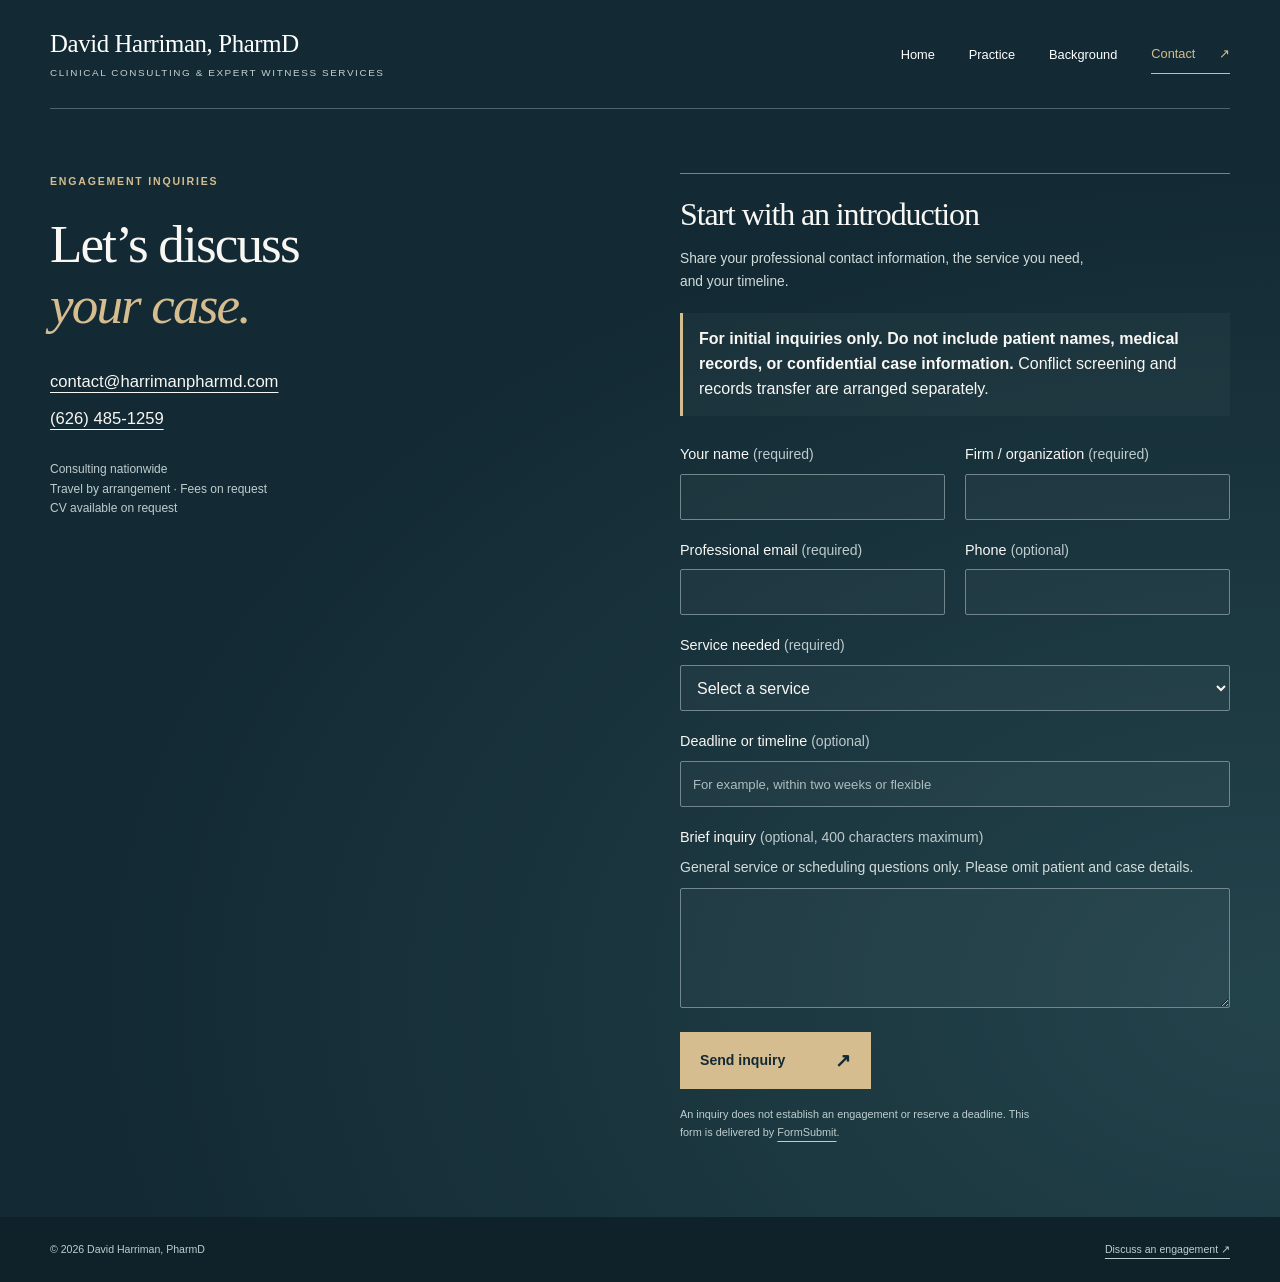
==== commit 98a86ead: "Simplify contact heading and keep your case together" ====
--- a/contact.html
+++ b/contact.html
@@ -9,9 +9,9 @@
 <link rel="canonical" href="https://harrimanpharmd.com/contact.html">
 <link rel="stylesheet" href="styles.css?v=55a1c35e2c81">
 
-<link rel="stylesheet" href="contact.css?v=2">
+<link rel="stylesheet" href="contact.css?v=3">
 </head>
-<body class="contact-page"><a class="skip" href="#main">Skip to content</a><header class="top"><div class="wrap"><a class="brand" href="/" aria-label="David Harriman, PharmD home"><strong>David Harriman<span class="degree">, PharmD</span></strong><span>Clinical consulting &amp; expert witness services</span></a><nav aria-label="Main navigation"><a href="/">Home</a><a href="practice.html">Practice</a><a href="experience.html">Background</a><a class="nav-contact" aria-current="page" href="contact.html">Contact <span aria-hidden="true">↗</span></a></nav></div></header><main id="main" tabindex="-1"><section class="section contact" id="contact" aria-labelledby="contact-title"><div class="wrap contact-grid"><div><p class="eyebrow">Engagement inquiries</p><h1 id="contact-title">What does your case<br><em>need clarified?</em></h1><p class="contact-address"><a href="mailto:contact@harrimanpharmd.com?subject=Attorney%20consulting%20inquiry">contact@harrimanpharmd.com</a><br><a href="tel:+16264851259">(626) 485-1259</a></p><p class="small">Consulting nationwide<br>Travel by arrangement · Fees on request<br>CV available on request</p></div><div class="inquiry">
+<body class="contact-page"><a class="skip" href="#main">Skip to content</a><header class="top"><div class="wrap"><a class="brand" href="index.html" aria-label="David Harriman, PharmD home"><strong>David Harriman<span class="degree">, PharmD</span></strong><span>Clinical consulting &amp; expert witness services</span></a><nav aria-label="Main navigation"><a href="index.html">Home</a><a href="practice.html">Practice</a><a href="experience.html">Background</a><a class="nav-contact" aria-current="page" href="contact.html">Contact <span aria-hidden="true">↗</span></a></nav></div></header><main id="main" tabindex="-1"><section class="section contact" id="contact" aria-labelledby="contact-title"><div class="wrap contact-grid"><div><p class="eyebrow">Engagement inquiries</p><h1 id="contact-title">Let’s discuss<br><em>your&nbsp;case.</em></h1><p class="contact-address"><a href="mailto:contact@harrimanpharmd.com?subject=Attorney%20consulting%20inquiry">contact@harrimanpharmd.com</a><br><a href="tel:+16264851259">(626) 485-1259</a></p><p class="small">Consulting nationwide<br>Travel by arrangement · Fees on request<br>CV available on request</p></div><div class="inquiry">
 <h2 class="inquiry-title">Start with an introduction</h2>
 <p class="form-intro">Share your professional contact information, the service you need, and your timeline.</p>
 <p id="privacy-note" class="inquiry-privacy"><strong>For initial inquiries only. Do not include patient names, medical records, or confidential case information.</strong> Conflict screening and records transfer are arranged separately.</p>
--- a/contact.css
+++ b/contact.css
@@ -10,6 +10,9 @@
 .contact-page .form-intro{margin-top:15px;max-width:55ch}
 .form-fields{display:grid;grid-template-columns:1fr 1fr;gap:19px 20px;margin-top:27px}
 .field{min-width:0}.field.full{grid-column:1/-1}
+/* Keep paired inputs aligned even when one label wraps. */
+.field:not(.full){display:flex;flex-direction:column}
+.field:not(.full) label{flex:1}
 .field label{display:block;font-size:.9rem;color:var(--paper);margin-bottom:7px}
 .field label span{color:#bdcbcd;font-size:.875rem}
 .field input,.field textarea,.field select{display:block;width:100%;border:1px solid #71878b;border-radius:2px;background:#ffffff08;color:var(--paper);font:inherit;font-size:1rem;padding:10px 12px;line-height:1.45}
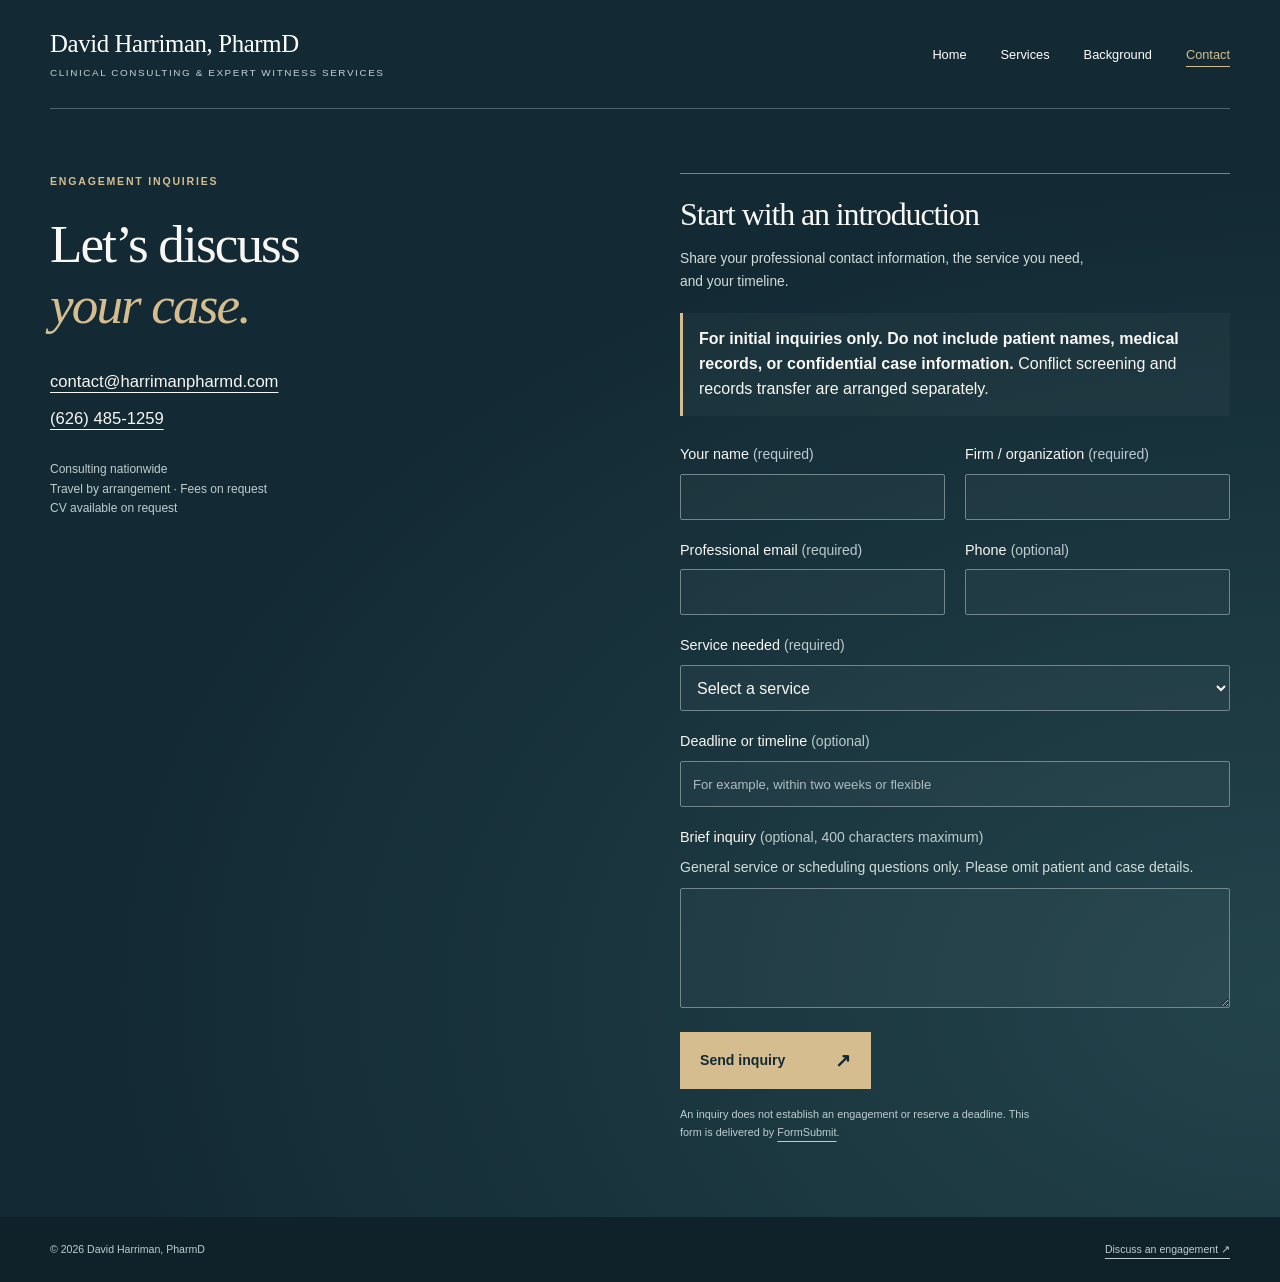
==== commit 92054fb6: "Simplify site navigation and surface patient safety recognition" ====
--- a/contact.html
+++ b/contact.html
@@ -10,8 +10,9 @@
 <link rel="stylesheet" href="styles.css?v=55a1c35e2c81">
 
 <link rel="stylesheet" href="contact.css?v=3">
+<link rel="stylesheet" href="navigation.css?v=20261025">
 </head>
-<body class="contact-page"><a class="skip" href="#main">Skip to content</a><header class="top"><div class="wrap"><a class="brand" href="index.html" aria-label="David Harriman, PharmD home"><strong>David Harriman<span class="degree">, PharmD</span></strong><span>Clinical consulting &amp; expert witness services</span></a><nav aria-label="Main navigation"><a href="index.html">Home</a><a href="practice.html">Practice</a><a href="experience.html">Background</a><a class="nav-contact" aria-current="page" href="contact.html">Contact <span aria-hidden="true">↗</span></a></nav></div></header><main id="main" tabindex="-1"><section class="section contact" id="contact" aria-labelledby="contact-title"><div class="wrap contact-grid"><div><p class="eyebrow">Engagement inquiries</p><h1 id="contact-title">Let’s discuss<br><em>your&nbsp;case.</em></h1><p class="contact-address"><a href="mailto:contact@harrimanpharmd.com?subject=Attorney%20consulting%20inquiry">contact@harrimanpharmd.com</a><br><a href="tel:+16264851259">(626) 485-1259</a></p><p class="small">Consulting nationwide<br>Travel by arrangement · Fees on request<br>CV available on request</p></div><div class="inquiry">
+<body class="contact-page"><a class="skip" href="#main">Skip to content</a><header class="top"><div class="wrap"><a class="brand" href="index.html" aria-label="David Harriman, PharmD home"><strong>David Harriman<span class="degree">, PharmD</span></strong><span>Clinical consulting &amp; expert witness services</span></a><nav aria-label="Main navigation"><a href="index.html">Home</a><a href="practice.html">Services</a><a href="experience.html">Background</a><a href="contact.html" aria-current="page">Contact</a></nav></div></header><main id="main" tabindex="-1"><section class="section contact" id="contact" aria-labelledby="contact-title"><div class="wrap contact-grid"><div><p class="eyebrow">Engagement inquiries</p><h1 id="contact-title">Let’s discuss<br><em>your&nbsp;case.</em></h1><p class="contact-address"><a href="mailto:contact@harrimanpharmd.com?subject=Attorney%20consulting%20inquiry">contact@harrimanpharmd.com</a><br><a href="tel:+16264851259">(626) 485-1259</a></p><p class="small">Consulting nationwide<br>Travel by arrangement · Fees on request<br>CV available on request</p></div><div class="inquiry">
 <h2 class="inquiry-title">Start with an introduction</h2>
 <p class="form-intro">Share your professional contact information, the service you need, and your timeline.</p>
 <p id="privacy-note" class="inquiry-privacy"><strong>For initial inquiries only. Do not include patient names, medical records, or confidential case information.</strong> Conflict screening and records transfer are arranged separately.</p>
--- a/navigation.css
+++ b/navigation.css
@@ -0,0 +1,9 @@
+/* Shared wayfinding and concise homepage overview. */
+nav a[aria-current="page"]{color:var(--gold,#d5bd8f);text-decoration:underline;text-underline-offset:7px}
+a:focus-visible,summary:focus-visible{outline:3px solid #9a731e;outline-offset:5px}
+.overview-cards{display:grid;grid-template-columns:repeat(3,minmax(0,1fr));gap:28px;margin-top:32px}
+.overview-cards>a{display:flex;flex-direction:column;gap:18px;border-top:1px solid #b8c5bd;padding:24px 0;text-decoration:none;color:inherit}
+.overview-cards h3{font-size:1.45rem}.overview-cards p{font-size:.95rem;color:#53656b}.overview-cards span{margin-top:auto;font-size:.82rem;text-decoration:underline;text-underline-offset:5px}
+.recognition{margin:28px 0;padding:24px;border-left:3px solid #aa8a48;background:#f8f7f3;color:#172c34}.recognition h3,.recognition h2{font-size:1.45rem;margin:8px 0 12px}.recognition p{font-size:.9rem;line-height:1.65}.recognition .eyebrow{font-size:.65rem}
+.service-list .service-title{font-size:1.5rem;line-height:1.2;scroll-margin-top:120px}
+@media(max-width:760px){.top>.wrap{flex-direction:column;align-items:flex-start;gap:16px}nav{width:100%;display:flex;justify-content:space-between;gap:12px}nav a{font-size:.8rem;padding:10px 0}.overview-cards{grid-template-columns:1fr;gap:8px}.recognition{padding:20px}.service-list .service-title{scroll-margin-top:170px}}
